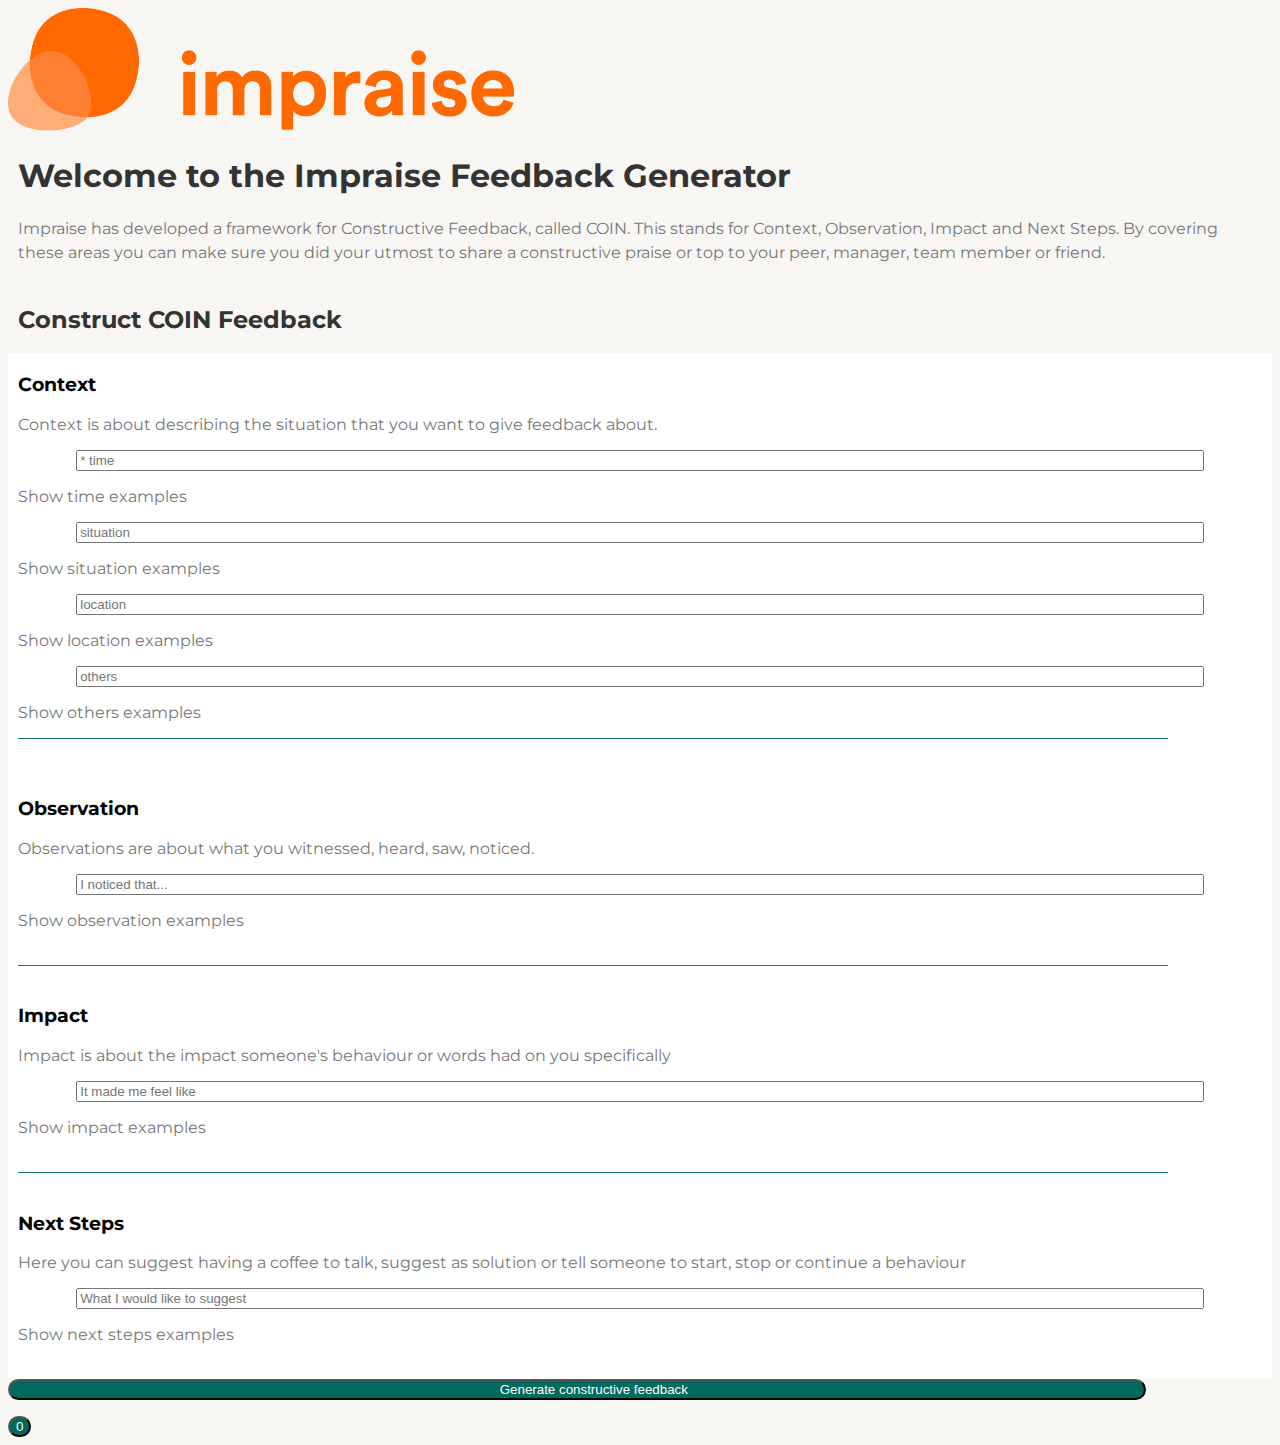
==== index.html @ e7634939 "Mobile first design 80% done" ====
<!DOCTYPE html>
<html lang="en">
<head>
    <meta charset="UTF-8">
    <meta name="viewport" content="width=device-width, initial-scale=1.0">
    <link rel="stylesheet" href="./style/style.css">
    <link href="https://fonts.googleapis.com/css2?family=Montserrat:ital,wght@0,300;0,400;0,500;0,600;0,700;0,800;1,900&display=swap" rel="stylesheet">
    <title>Document</title>
</head>
<body>
    <img src="style/Images/Impraise-logo-orange@3x.png" alt="Impraise logo" id="logo">
    <div class="paddingplus">
        <h1>Welcome to the Impraise Feedback Generator</h1>
        <p id="introduction"> Impraise has developed a framework for Constructive Feedback, called COIN.
            This stands for Context, Observation, Impact and Next Steps. By covering these areas you can make sure you
            did your utmost to share a constructive praise or top to your peer, manager, team member or friend.
        </p>
    </div>
    <h2 class="section-title paddingplus">Construct COIN Feedback</h2>
    <div class="feedback-constructor">
    <div>
        <h3 class="section-title">Context</h3>
        <p>Context is about describing the situation that you want to give feedback about.</p>
    <input class="inputfields" type="text" id='time' placeholder='* time' required>
    <p id="time-examples-btn">Show time examples</p>
<div id="time-examples-section" class="hide">
  <p>For example: Yesterday, Just now, On Monday, Last week</p>
</div>
    <input class="inputfields" type="text" id='situation' placeholder ='situation'>
    <p id="situation-examples-btn">Show situation examples</p>
 <div id="situation-examples-section" class="hide">
     <p>While we we're in the stand-up, During our team discussion, While I was presenting</p>
 </div>
    <input class="inputfields" type="text" id="location" placeholder="location">
    <p id="location-examples-btn">Show location examples</p>
 <div id="location-examples-section" class="hide">
     <p>In the kitchen area, While we we're in the meeting room, At the customer event</p>
 </div>
    <input class="inputfields" type="text" id='others' placeholder='others'>
    <p id="others-examples-btn">Show others examples</p>
<div id="others-examples-section" class="hide">
    <p>Johnny, The rest of our Team, Our manager</p>
</div>
<div class="break-line">
</div>
<br>
<h3 class="section-title">Observation</h3>
        <P>Observations are about what you witnessed, heard, saw, noticed.</P>
<input class="inputfields" type="text" id='observation' placeholder='I noticed that...'>
<p id="observation-examples-btn">Show observation examples</p>
<div id="observation-examples-section" class="hide">
<p>I heard you said... , I read your report and comments..., I saw that...</p>
</div>
<br>
<div class="break-line">
</div>
<h3 class="section-title">Impact</h3>
        <P>Impact is about the impact someone's behaviour or words had on you specifically</P>
<input class="inputfields" type="text" id='impact' placeholder='It made me feel like'>
<p id="impact-examples-btn">Show impact examples</p>
<div id="impact-examples-section" class="hide">
<p>It made me feel like you do not care..., I felt really valued..., It made me want to jump for joy...</p>
</div>
<br>
<div class="break-line">
</div>
<h3 class="section-title">Next Steps</h3>
        <P>Here you can suggest having a coffee to talk, suggest as solution or tell someone to start, stop or continue a behaviour</P>
<input class ="inputfields" type="text" id='next' placeholder='What I would like to suggest'>
<p id="next-examples-btn">Show next steps examples</p>
<div id="next-examples-section" class="hide">
<p>What I would like to suggest..., Let's go for a coffee to discuss in more detail..., Please stop doing that...</p>
</div>
</div>
<br>
    </div>
    <button id="build-button">Generate constructive feedback</button>
    <p id="final-feedback"></p>
    <div class="popup" onclick="myFunction()">
        <button id="feedback-score-button">0</button>
        <span class="popuptext" id="myPopup">Popup text...</span>
      </div>

 
   
    <!-- <input type="text" id='situation' placeholder ='situation'>
    <button id="situation-examples-btn">Show situation examples</button>
    <div id="situation-examples-section" class="hide">
     <p>While we we're in the stand-up, During our team discussion, While I was presenting</p>
</div>
     <input type="text" id="location" placeholder="location">
    <button id="location-examples-btn">Show location examples</button>
    <div id="location-examples-section" class="hide">
     <p>In the kitchen area, While we we're in the meeting room, At the customer event</p>
    </div>
        <input type="text" id='others' placeholder='others'>
        <button id="others-examples-btn">Show others examples</button>
    <div id="others-examples-section" class="hide">
        <p>Johnny, The rest of our Team, Our manager</p>
    </div>
        <button id="build-button">my button</button>
        <p id="final-feedback"></p>
        </div> -->
 
    <script src="./javascript/index.js"></script>
    <script src="./javascript/feedback.js"></script>
</body>
</html>
---- style/style.css ----
body {
    background-color: #F8F6F3;
    font-family: 'Montserrat', sans-serif;
}
#logo {
    width: 40%
}
p {
    color: #777
}
#introduction {
    line-height: 24px;
    margin-bottom: 40px;
}
.section-title {
    padding-top: 20px;
}
.paddingplus {
    padding: 0 10px;
}
.inputfields {
    width: 90%;
    margin: 0 auto;
    display: block;
}
.break-line {
    background-color: #18796e;
    height: 1px;
    width: 90%;
    padding-left: 30px;
}
h1 {
    color: #333333;
}
 h2 {
    color: #333333;
 }
.hide {
    display: none
}
button {
    background-color: #006a5f;
    color: white;
    border-radius: 15px;
}
.feedback-constructor {
    background-color: #ffffff;
    padding: 0 10px;
}
#build-button {
    width: 90%;
    padding-left: 40px;
}
.popup {
    position: relative;
    display: inline-block;
    cursor: pointer;
  }
  
  /* The actual popup (appears on top) */
  .popup .popuptext {
    visibility: hidden;
    width: 160px;
    background-color: #555;
    color: #fff;
    text-align: center;
    border-radius: 6px;
    padding: 8px 0;
    position: absolute;
    z-index: 1;
    bottom: 125%;
    left: 50%;
    margin-left: -80px;
  }
  
  /* Popup arrow */
  .popup .popuptext::after {
    content: "";
    position: absolute;
    top: 100%;
    left: 50%;
    margin-left: -5px;
    border-width: 5px;
    border-style: solid;
    border-color: #555 transparent transparent transparent;
  }
  
  /* Toggle this class when clicking on the popup container (hide and show the popup) */
  .popup .show {
    visibility: visible;
    -webkit-animation: fadeIn 1s;
    animation: fadeIn 1s
  }
  
  /* Add animation (fade in the popup) */
  @-webkit-keyframes fadeIn {
    from {opacity: 0;}
    to {opacity: 1;}
  }
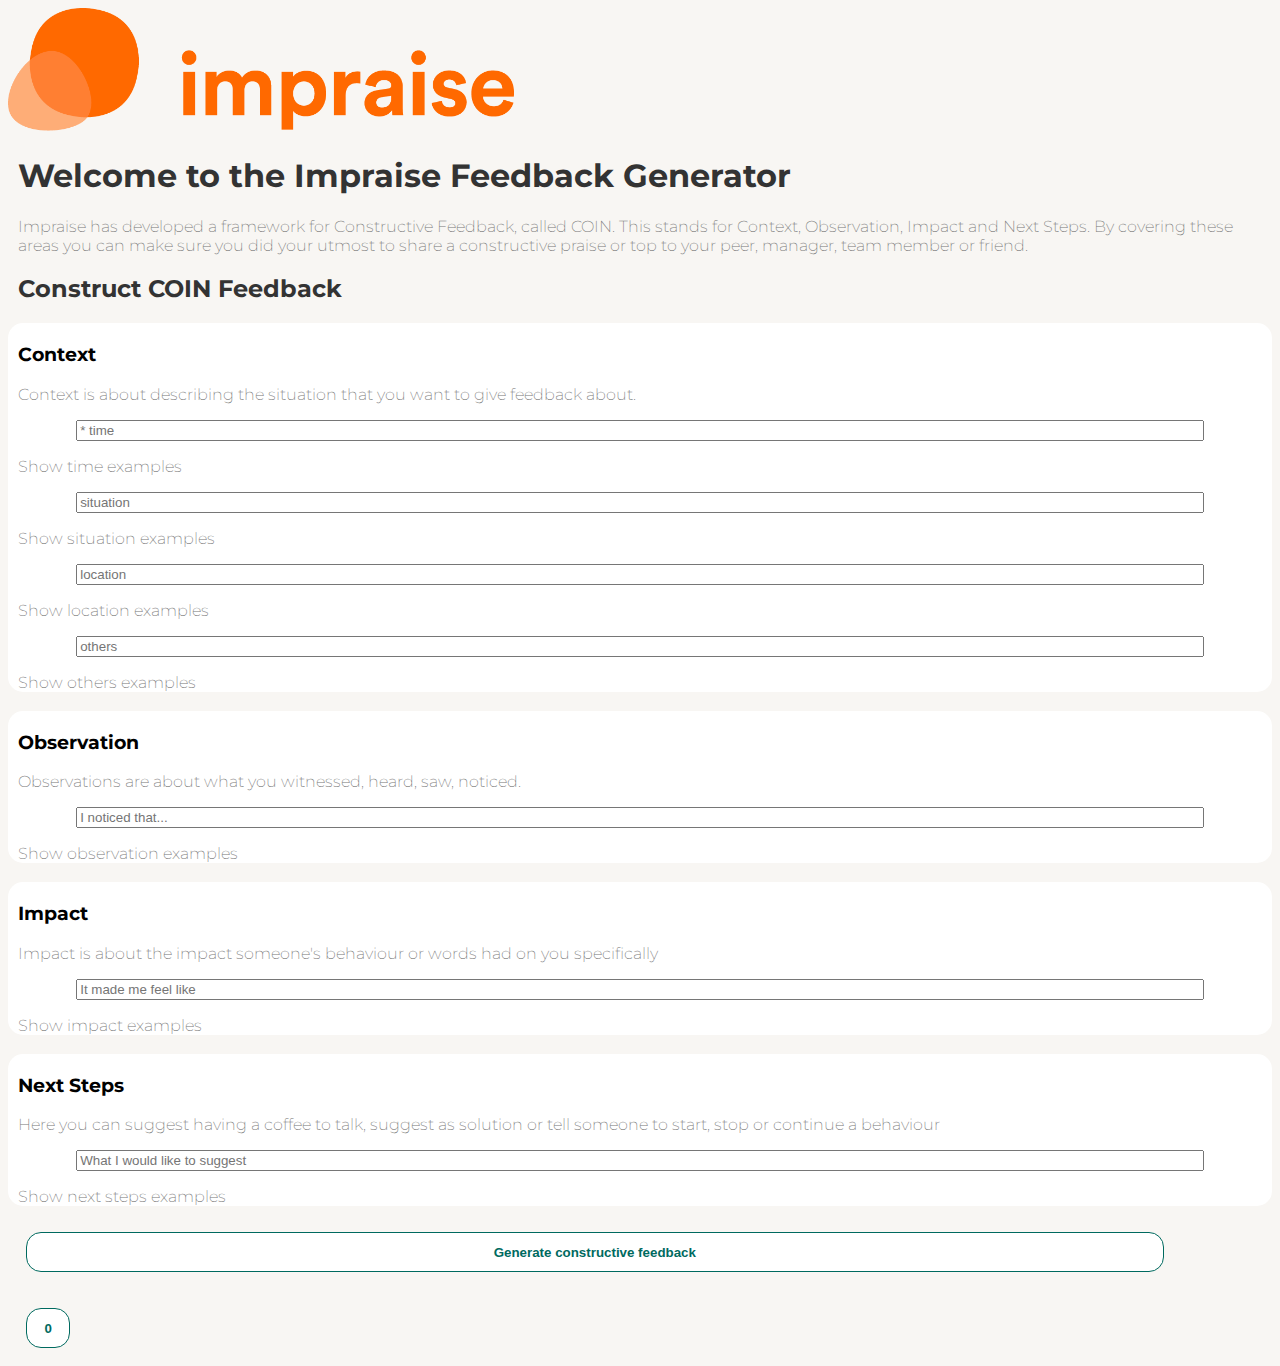
==== commit a1d11fcc: "Broke Feedback consrtuctor up in 4 sep div's and applied more styling" ====
--- a/index.html
+++ b/index.html
@@ -9,17 +9,19 @@
 </head>
 <body>
     <img src="style/Images/Impraise-logo-orange@3x.png" alt="Impraise logo" id="logo">
-    <div class="paddingplus">
-        <h1>Welcome to the Impraise Feedback Generator</h1>
-        <p id="introduction"> Impraise has developed a framework for Constructive Feedback, called COIN.
-            This stands for Context, Observation, Impact and Next Steps. By covering these areas you can make sure you
-            did your utmost to share a constructive praise or top to your peer, manager, team member or friend.
-        </p>
+    <div class="impraise-balls-background">
+        <div class="paddingplus">
+            <h1>Welcome to the Impraise Feedback Generator</h1>
+            <p id="introduction"> Impraise has developed a framework for Constructive Feedback, called COIN.
+        This stands for Context, Observation, Impact and Next Steps. By covering these areas you can make sure you
+        did your utmost to share a constructive praise or top to your peer, manager, team member or friend.
+            </p>
+        </div>
     </div>
     <h2 class="section-title paddingplus">Construct COIN Feedback</h2>
-    <div class="feedback-constructor">
-    <div>
-        <h3 class="section-title">Context</h3>
+        <div>
+            <div class="feedback-constructor">
+            <h3 class="section-title">Context</h3>
         <p>Context is about describing the situation that you want to give feedback about.</p>
     <input class="inputfields" type="text" id='time' placeholder='* time' required>
     <p id="time-examples-btn">Show time examples</p>
@@ -41,9 +43,8 @@
 <div id="others-examples-section" class="hide">
     <p>Johnny, The rest of our Team, Our manager</p>
 </div>
-<div class="break-line">
 </div>
-<br>
+<div class="feedback-constructor">
 <h3 class="section-title">Observation</h3>
         <P>Observations are about what you witnessed, heard, saw, noticed.</P>
 <input class="inputfields" type="text" id='observation' placeholder='I noticed that...'>
@@ -51,9 +52,8 @@
 <div id="observation-examples-section" class="hide">
 <p>I heard you said... , I read your report and comments..., I saw that...</p>
 </div>
-<br>
-<div class="break-line">
 </div>
+<div class="feedback-constructor">
 <h3 class="section-title">Impact</h3>
         <P>Impact is about the impact someone's behaviour or words had on you specifically</P>
 <input class="inputfields" type="text" id='impact' placeholder='It made me feel like'>
@@ -61,9 +61,8 @@
 <div id="impact-examples-section" class="hide">
 <p>It made me feel like you do not care..., I felt really valued..., It made me want to jump for joy...</p>
 </div>
-<br>
-<div class="break-line">
 </div>
+<div class="feedback-constructor">
 <h3 class="section-title">Next Steps</h3>
         <P>Here you can suggest having a coffee to talk, suggest as solution or tell someone to start, stop or continue a behaviour</P>
 <input class ="inputfields" type="text" id='next' placeholder='What I would like to suggest'>
@@ -72,7 +71,6 @@
 <p>What I would like to suggest..., Let's go for a coffee to discuss in more detail..., Please stop doing that...</p>
 </div>
 </div>
-<br>
     </div>
     <button id="build-button">Generate constructive feedback</button>
     <p id="final-feedback"></p>
--- a/style/style.css
+++ b/style/style.css
@@ -1,12 +1,19 @@
 body {
     background-color: #F8F6F3;
     font-family: 'Montserrat', sans-serif;
+    font-weight: 200;
 }
 #logo {
-    width: 40%
+    width: 40%;
 }
+    
 p {
-    color: #777
+    color: #777;
+}
+/* .impraise-balls-background h1 p{
+    background: url(Images/Wallpaper\ 8.png);
+    background-repeat: no-repeat;
+    background-size: 50% */
 }
 #introduction {
     line-height: 24px;
@@ -23,12 +30,6 @@
     margin: 0 auto;
     display: block;
 }
-.break-line {
-    background-color: #18796e;
-    height: 1px;
-    width: 90%;
-    padding-left: 30px;
-}
 h1 {
     color: #333333;
 }
@@ -39,18 +40,28 @@
     display: none
 }
 button {
-    background-color: #006a5f;
-    color: white;
+    background-color: white;
+    color: #006a5f;
     border-radius: 15px;
+    border: 1px solid #006a5f;
+    width: 90%;
+    margin: 10px 10px 10px 18px;
+    height: 40px;
+    font-weight: 600;
+    transition-duration: 0.1s;
 }
+button:hover {
+    background-color: #E8F2F1;
+    color:#006a5f;
+  }
+
 .feedback-constructor {
     background-color: #ffffff;
     padding: 0 10px;
+    border-radius: 15px;
+    box-shadow: ;
 }
-#build-button {
-    width: 90%;
-    padding-left: 40px;
-}
+
 .popup {
     position: relative;
     display: inline-block;
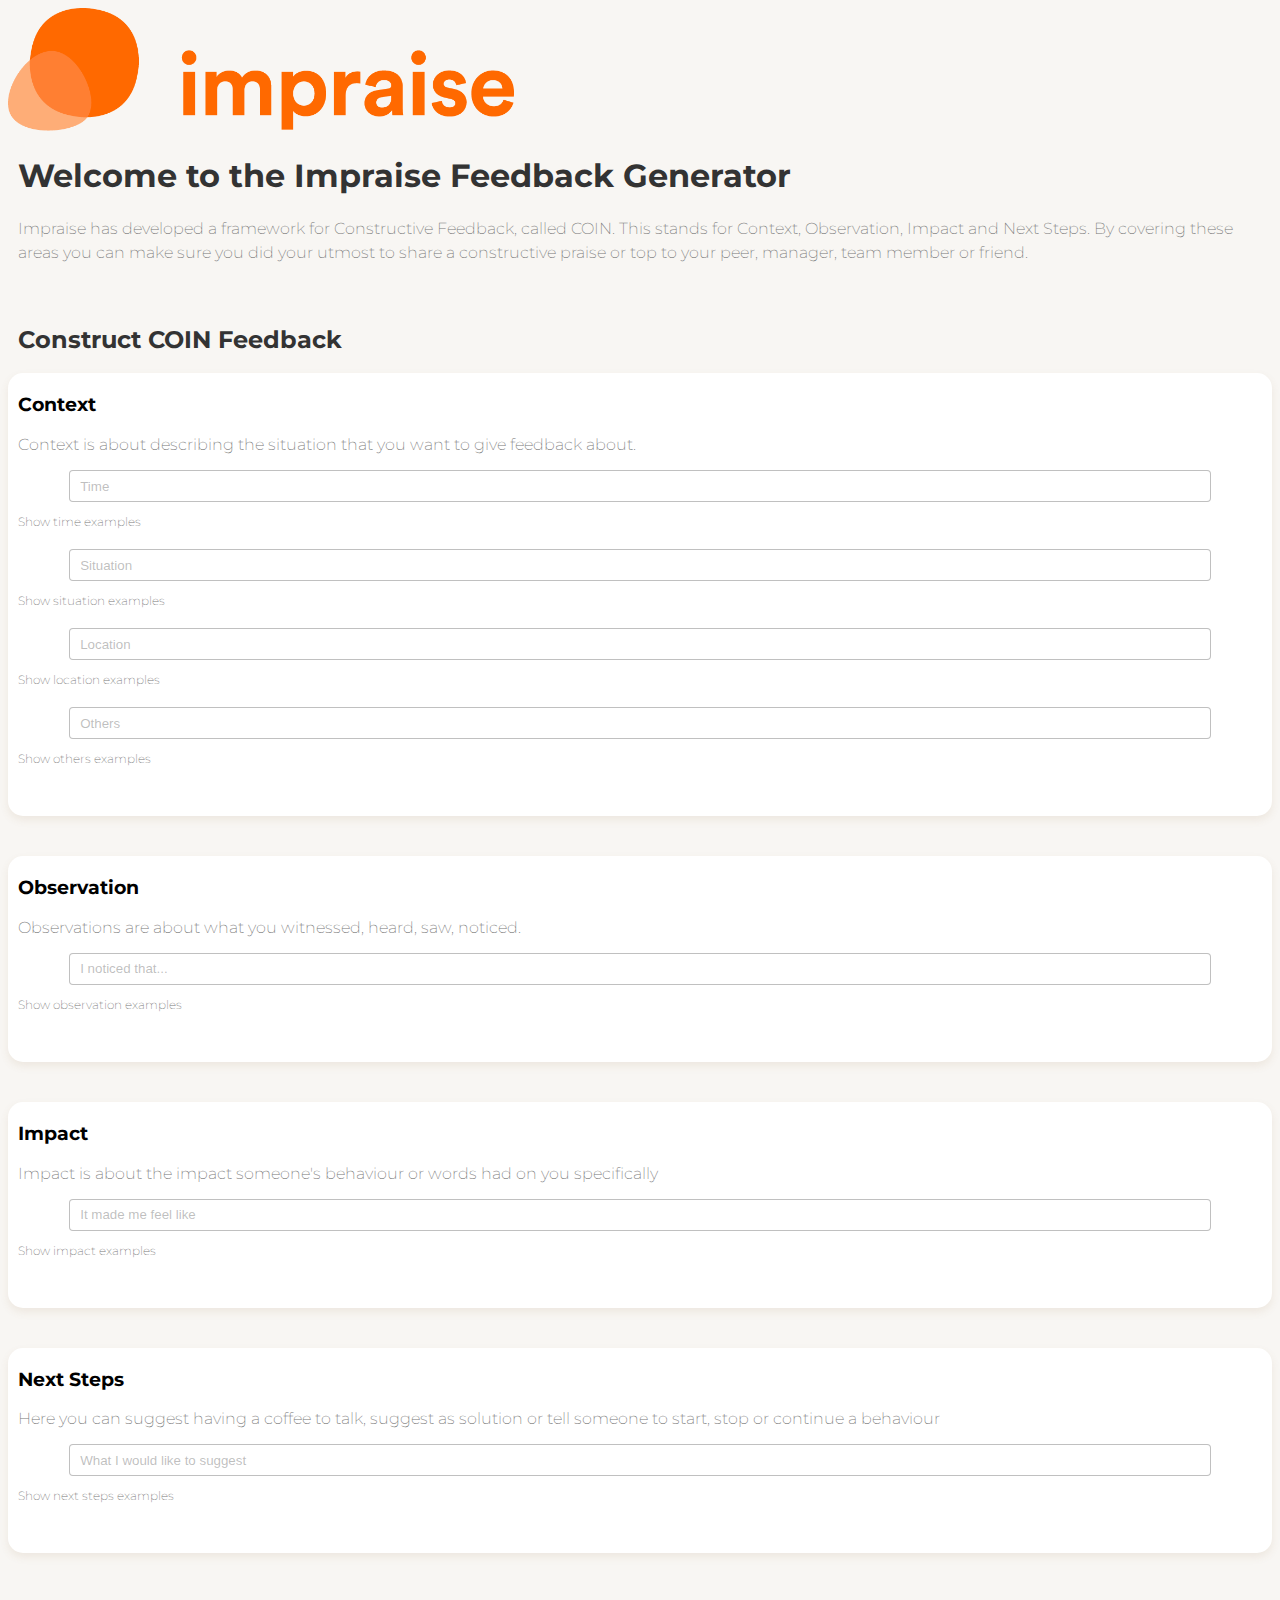
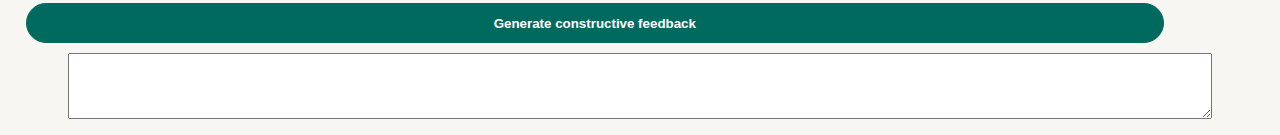
==== commit 7ad643bb: "totalScore stopped working" ====
--- a/index.html
+++ b/index.html
@@ -19,27 +19,26 @@
         </div>
     </div>
     <h2 class="section-title paddingplus">Construct COIN Feedback</h2>
-        <div>
             <div class="feedback-constructor">
             <h3 class="section-title">Context</h3>
         <p>Context is about describing the situation that you want to give feedback about.</p>
-    <input class="inputfields" type="text" id='time' placeholder='* time' required>
-    <p id="time-examples-btn">Show time examples</p>
+    <input class="inputfields" type="text" id='time' placeholder='Time'>
+    <p class="examples-btn" id="time-examples-btn">Show time examples</p>
 <div id="time-examples-section" class="hide">
   <p>For example: Yesterday, Just now, On Monday, Last week</p>
 </div>
-    <input class="inputfields" type="text" id='situation' placeholder ='situation'>
-    <p id="situation-examples-btn">Show situation examples</p>
+    <input class="inputfields" type="text" id='situation' placeholder ='Situation'>
+    <p class="examples-btn" id="situation-examples-btn">Show situation examples</p>
  <div id="situation-examples-section" class="hide">
      <p>While we we're in the stand-up, During our team discussion, While I was presenting</p>
  </div>
-    <input class="inputfields" type="text" id="location" placeholder="location">
-    <p id="location-examples-btn">Show location examples</p>
+    <input class="inputfields" type="text" id="location" placeholder="Location">
+    <p class="examples-btn" id="location-examples-btn">Show location examples</p>
  <div id="location-examples-section" class="hide">
      <p>In the kitchen area, While we we're in the meeting room, At the customer event</p>
  </div>
-    <input class="inputfields" type="text" id='others' placeholder='others'>
-    <p id="others-examples-btn">Show others examples</p>
+    <input class="inputfields" type="text" id='others' placeholder='Others'>
+    <p class="examples-btn" id="others-examples-btn">Show others examples</p>
 <div id="others-examples-section" class="hide">
     <p>Johnny, The rest of our Team, Our manager</p>
 </div>
@@ -48,7 +47,7 @@
 <h3 class="section-title">Observation</h3>
         <P>Observations are about what you witnessed, heard, saw, noticed.</P>
 <input class="inputfields" type="text" id='observation' placeholder='I noticed that...'>
-<p id="observation-examples-btn">Show observation examples</p>
+<p class="examples-btn" id="observation-examples-btn">Show observation examples</p>
 <div id="observation-examples-section" class="hide">
 <p>I heard you said... , I read your report and comments..., I saw that...</p>
 </div>
@@ -57,7 +56,7 @@
 <h3 class="section-title">Impact</h3>
         <P>Impact is about the impact someone's behaviour or words had on you specifically</P>
 <input class="inputfields" type="text" id='impact' placeholder='It made me feel like'>
-<p id="impact-examples-btn">Show impact examples</p>
+<p class="examples-btn" id="impact-examples-btn">Show impact examples</p>
 <div id="impact-examples-section" class="hide">
 <p>It made me feel like you do not care..., I felt really valued..., It made me want to jump for joy...</p>
 </div>
@@ -66,41 +65,25 @@
 <h3 class="section-title">Next Steps</h3>
         <P>Here you can suggest having a coffee to talk, suggest as solution or tell someone to start, stop or continue a behaviour</P>
 <input class ="inputfields" type="text" id='next' placeholder='What I would like to suggest'>
-<p id="next-examples-btn">Show next steps examples</p>
+<p class="examples-btn" id="next-examples-btn">Show next steps examples</p>
 <div id="next-examples-section" class="hide">
 <p>What I would like to suggest..., Let's go for a coffee to discuss in more detail..., Please stop doing that...</p>
 </div>
-</div>
     </div>
     <button id="build-button">Generate constructive feedback</button>
-    <p id="final-feedback"></p>
-    <div class="popup" onclick="myFunction()">
+    <textarea id="updated-text-area" name="updateTextArea" rows="4" cols="50">
+        </textarea>
+    <p id="final-score"></p>
+    <p id="counting-good-words"></p>
+    <p id="counting-bad-words"></p>
+
+
+    <!-- <div class="popup" onclick="myFunction()">
         <button id="feedback-score-button">0</button>
         <span class="popuptext" id="myPopup">Popup text...</span>
-      </div>
-
+      </div> -->
  
-   
-    <!-- <input type="text" id='situation' placeholder ='situation'>
-    <button id="situation-examples-btn">Show situation examples</button>
-    <div id="situation-examples-section" class="hide">
-     <p>While we we're in the stand-up, During our team discussion, While I was presenting</p>
-</div>
-     <input type="text" id="location" placeholder="location">
-    <button id="location-examples-btn">Show location examples</button>
-    <div id="location-examples-section" class="hide">
-     <p>In the kitchen area, While we we're in the meeting room, At the customer event</p>
-    </div>
-        <input type="text" id='others' placeholder='others'>
-        <button id="others-examples-btn">Show others examples</button>
-    <div id="others-examples-section" class="hide">
-        <p>Johnny, The rest of our Team, Our manager</p>
-    </div>
-        <button id="build-button">my button</button>
-        <p id="final-feedback"></p>
-        </div> -->
- 
+    <script src="./javascript/feedback.js"></script>
     <script src="./javascript/index.js"></script>
-    <script src="./javascript/feedback.js"></script>
 </body>
 </html>--- a/style/style.css
+++ b/style/style.css
@@ -14,10 +14,9 @@
     background: url(Images/Wallpaper\ 8.png);
     background-repeat: no-repeat;
     background-size: 50% */
-}
 #introduction {
     line-height: 24px;
-    margin-bottom: 40px;
+    margin-bottom: 60px;
 }
 .section-title {
     padding-top: 20px;
@@ -29,7 +28,14 @@
     width: 90%;
     margin: 0 auto;
     display: block;
+    height: 30px;
+    border-radius: 4px;
+    border: 1px solid #7777;
+    padding: 0 10px;
 }
+.inputfields::placeholder {
+    color: #7777;
+  }
 h1 {
     color: #333333;
 }
@@ -39,10 +45,15 @@
 .hide {
     display: none
 }
+.examples-btn {
+    font-size: 12px;
+    margin-bottom: 20px;
+
+}
 button {
-    background-color: white;
-    color: #006a5f;
-    border-radius: 15px;
+    background-color:#006a5f;
+    color: #fff;
+    border-radius: 20px;
     border: 1px solid #006a5f;
     width: 90%;
     margin: 10px 10px 10px 18px;
@@ -51,15 +62,22 @@
     transition-duration: 0.1s;
 }
 button:hover {
-    background-color: #E8F2F1;
+    background-color: #fff;
     color:#006a5f;
   }
 
 .feedback-constructor {
     background-color: #ffffff;
-    padding: 0 10px;
+    padding: 0 10px 30px 10px;
+    margin-bottom: 40px;
     border-radius: 15px;
-    box-shadow: ;
+    box-shadow: rgba(143, 111, 63, 0.1) 0px 4px 8px
+}
+#updated-text-area {
+    display: block;
+    margin: 0 auto;
+    width: 90%;
+
 }
 
 .popup {
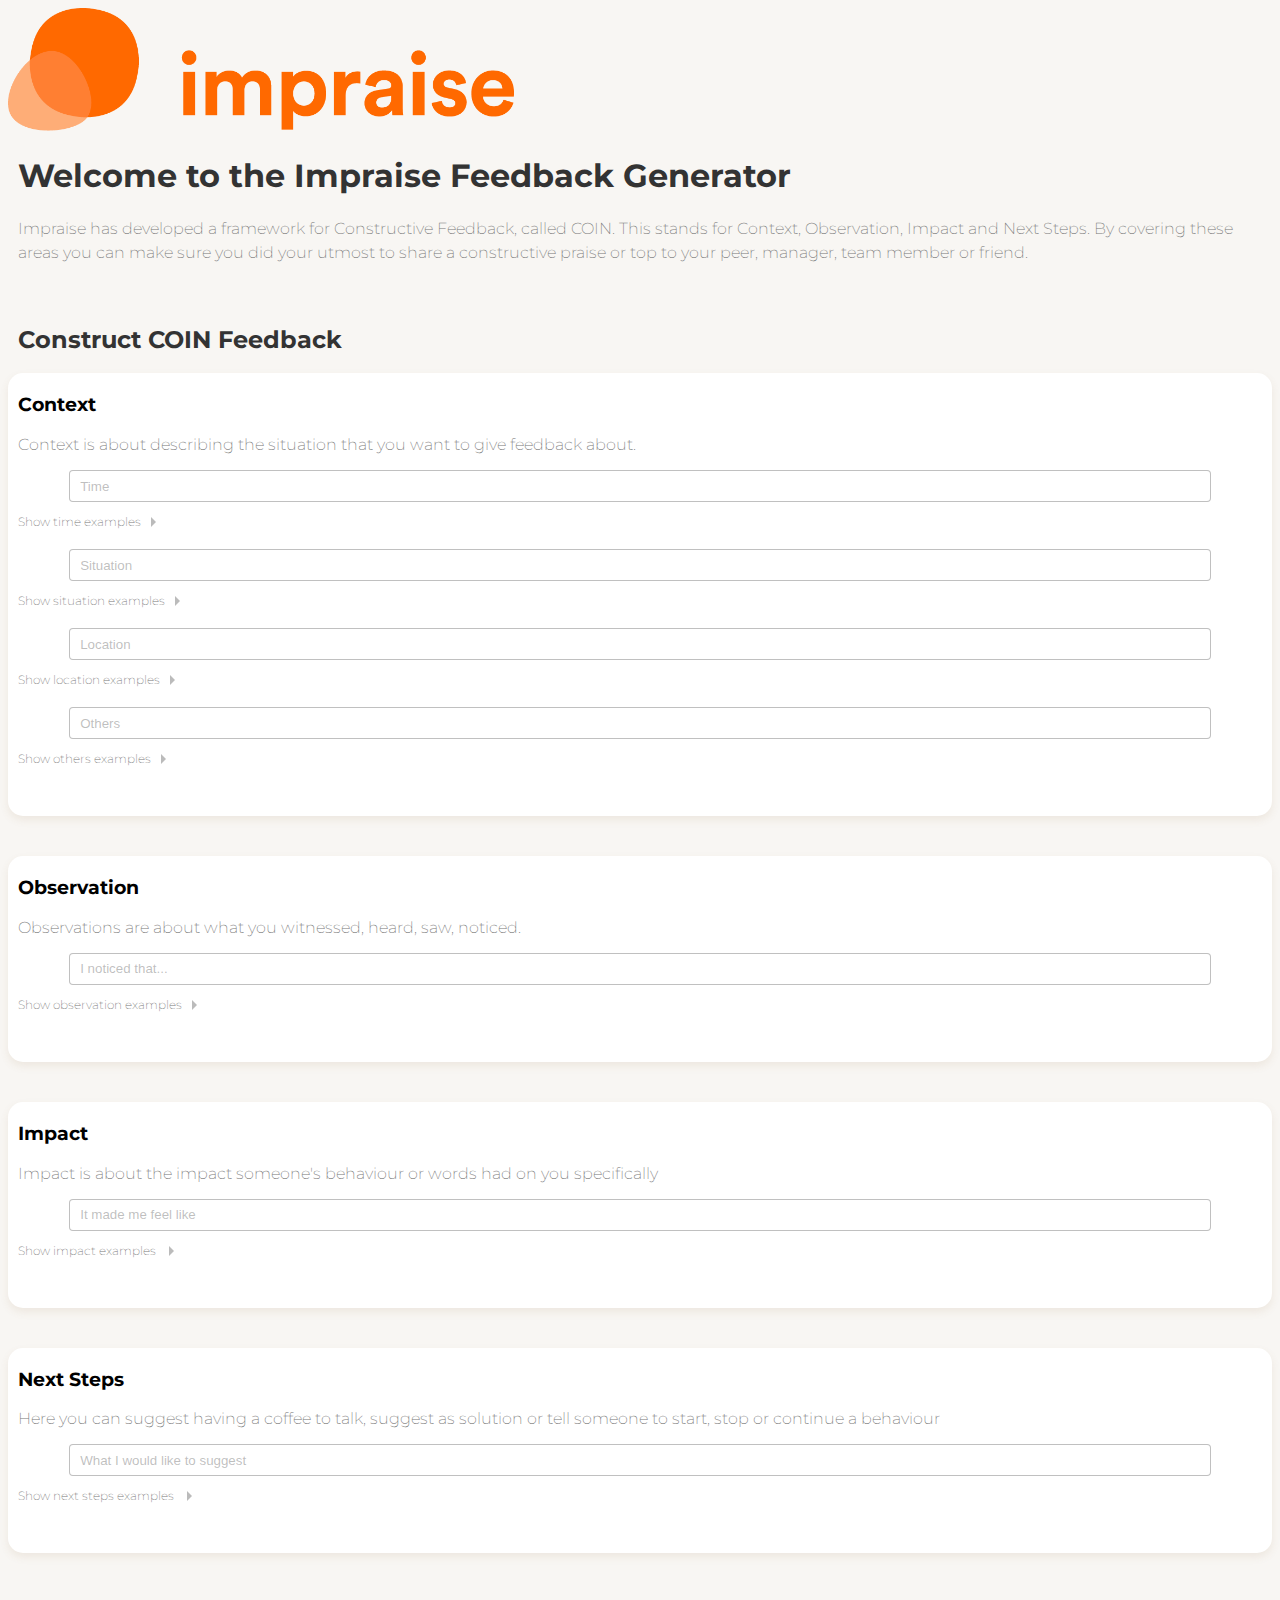
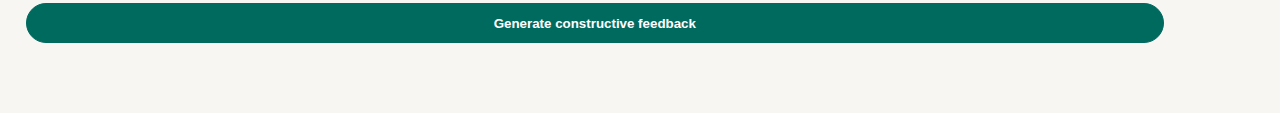
==== commit 06bc0e13: "Mobile first design complete" ====
--- a/index.html
+++ b/index.html
@@ -23,22 +23,22 @@
             <h3 class="section-title">Context</h3>
         <p>Context is about describing the situation that you want to give feedback about.</p>
     <input class="inputfields" type="text" id='time' placeholder='Time'>
-    <p class="examples-btn" id="time-examples-btn">Show time examples</p>
+    <p class="examples-btn" id="time-examples-btn">Show time examples<span class="caret right"></span></p>
 <div id="time-examples-section" class="hide">
   <p>For example: Yesterday, Just now, On Monday, Last week</p>
 </div>
     <input class="inputfields" type="text" id='situation' placeholder ='Situation'>
-    <p class="examples-btn" id="situation-examples-btn">Show situation examples</p>
+    <p class="examples-btn" id="situation-examples-btn">Show situation examples<span class="caret right"></span></p>
  <div id="situation-examples-section" class="hide">
      <p>While we we're in the stand-up, During our team discussion, While I was presenting</p>
  </div>
     <input class="inputfields" type="text" id="location" placeholder="Location">
-    <p class="examples-btn" id="location-examples-btn">Show location examples</p>
+    <p class="examples-btn" id="location-examples-btn">Show location examples<span class="caret right"></span></p>
  <div id="location-examples-section" class="hide">
      <p>In the kitchen area, While we we're in the meeting room, At the customer event</p>
  </div>
     <input class="inputfields" type="text" id='others' placeholder='Others'>
-    <p class="examples-btn" id="others-examples-btn">Show others examples</p>
+    <p class="examples-btn" id="others-examples-btn">Show others examples<span class="caret right"></span></p>
 <div id="others-examples-section" class="hide">
     <p>Johnny, The rest of our Team, Our manager</p>
 </div>
@@ -47,7 +47,7 @@
 <h3 class="section-title">Observation</h3>
         <P>Observations are about what you witnessed, heard, saw, noticed.</P>
 <input class="inputfields" type="text" id='observation' placeholder='I noticed that...'>
-<p class="examples-btn" id="observation-examples-btn">Show observation examples</p>
+<p class="examples-btn" id="observation-examples-btn">Show observation examples<span class="caret right"></span></p>
 <div id="observation-examples-section" class="hide">
 <p>I heard you said... , I read your report and comments..., I saw that...</p>
 </div>
@@ -56,7 +56,7 @@
 <h3 class="section-title">Impact</h3>
         <P>Impact is about the impact someone's behaviour or words had on you specifically</P>
 <input class="inputfields" type="text" id='impact' placeholder='It made me feel like'>
-<p class="examples-btn" id="impact-examples-btn">Show impact examples</p>
+<p class="examples-btn" id="impact-examples-btn">Show impact examples <span class="caret right"></span></p>
 <div id="impact-examples-section" class="hide">
 <p>It made me feel like you do not care..., I felt really valued..., It made me want to jump for joy...</p>
 </div>
@@ -64,8 +64,8 @@
 <div class="feedback-constructor">
 <h3 class="section-title">Next Steps</h3>
         <P>Here you can suggest having a coffee to talk, suggest as solution or tell someone to start, stop or continue a behaviour</P>
-<input class ="inputfields" type="text" id='next' placeholder='What I would like to suggest'>
-<p class="examples-btn" id="next-examples-btn">Show next steps examples</p>
+    <input class ="inputfields" type="text" id='next' placeholder='What I would like to suggest'>
+<p class="examples-btn" id="next-examples-btn">Show next steps examples <span class="caret right"></span></p>
 <div id="next-examples-section" class="hide">
 <p>What I would like to suggest..., Let's go for a coffee to discuss in more detail..., Please stop doing that...</p>
 </div>
@@ -73,9 +73,11 @@
     <button id="build-button">Generate constructive feedback</button>
     <textarea id="updated-text-area" name="updateTextArea" rows="4" cols="50">
         </textarea>
+    <div class="keeping-scores">
     <p id="final-score"></p>
     <p id="counting-good-words"></p>
     <p id="counting-bad-words"></p>
+</div>
 
 
     <!-- <div class="popup" onclick="myFunction()">
@@ -83,7 +85,8 @@
         <span class="popuptext" id="myPopup">Popup text...</span>
       </div> -->
  
+    
+    <script src="./javascript/index.js"></script>
     <script src="./javascript/feedback.js"></script>
-    <script src="./javascript/index.js"></script>
 </body>
 </html>--- a/style/style.css
+++ b/style/style.css
@@ -48,7 +48,30 @@
 .examples-btn {
     font-size: 12px;
     margin-bottom: 20px;
-
+    cursor: pointer;
+}
+.caret {
+    border: 5px solid transparent;
+    display: inline-block;
+    width: 0;
+    height: 0;
+    opacity: 0.5;
+    vertical-align: top;
+}
+.caret.up {
+    border-bottom: 5px solid;
+}
+.caret.right {
+    border-left: 5px solid;
+    position: relative;
+    left: 10px;
+    top: 3px;
+}
+.caret.down {
+    border-top: 5px solid;
+}
+.caret.left {
+    border-right: 5px solid;
 }
 button {
     background-color:#006a5f;
@@ -74,10 +97,12 @@
     box-shadow: rgba(143, 111, 63, 0.1) 0px 4px 8px
 }
 #updated-text-area {
-    display: block;
-    margin: 0 auto;
+    display: none;
+    margin: 20px auto 0 auto;
     width: 90%;
-
+}
+.keeping-scores {
+    margin-bottom: 60px;
 }
 
 .popup {
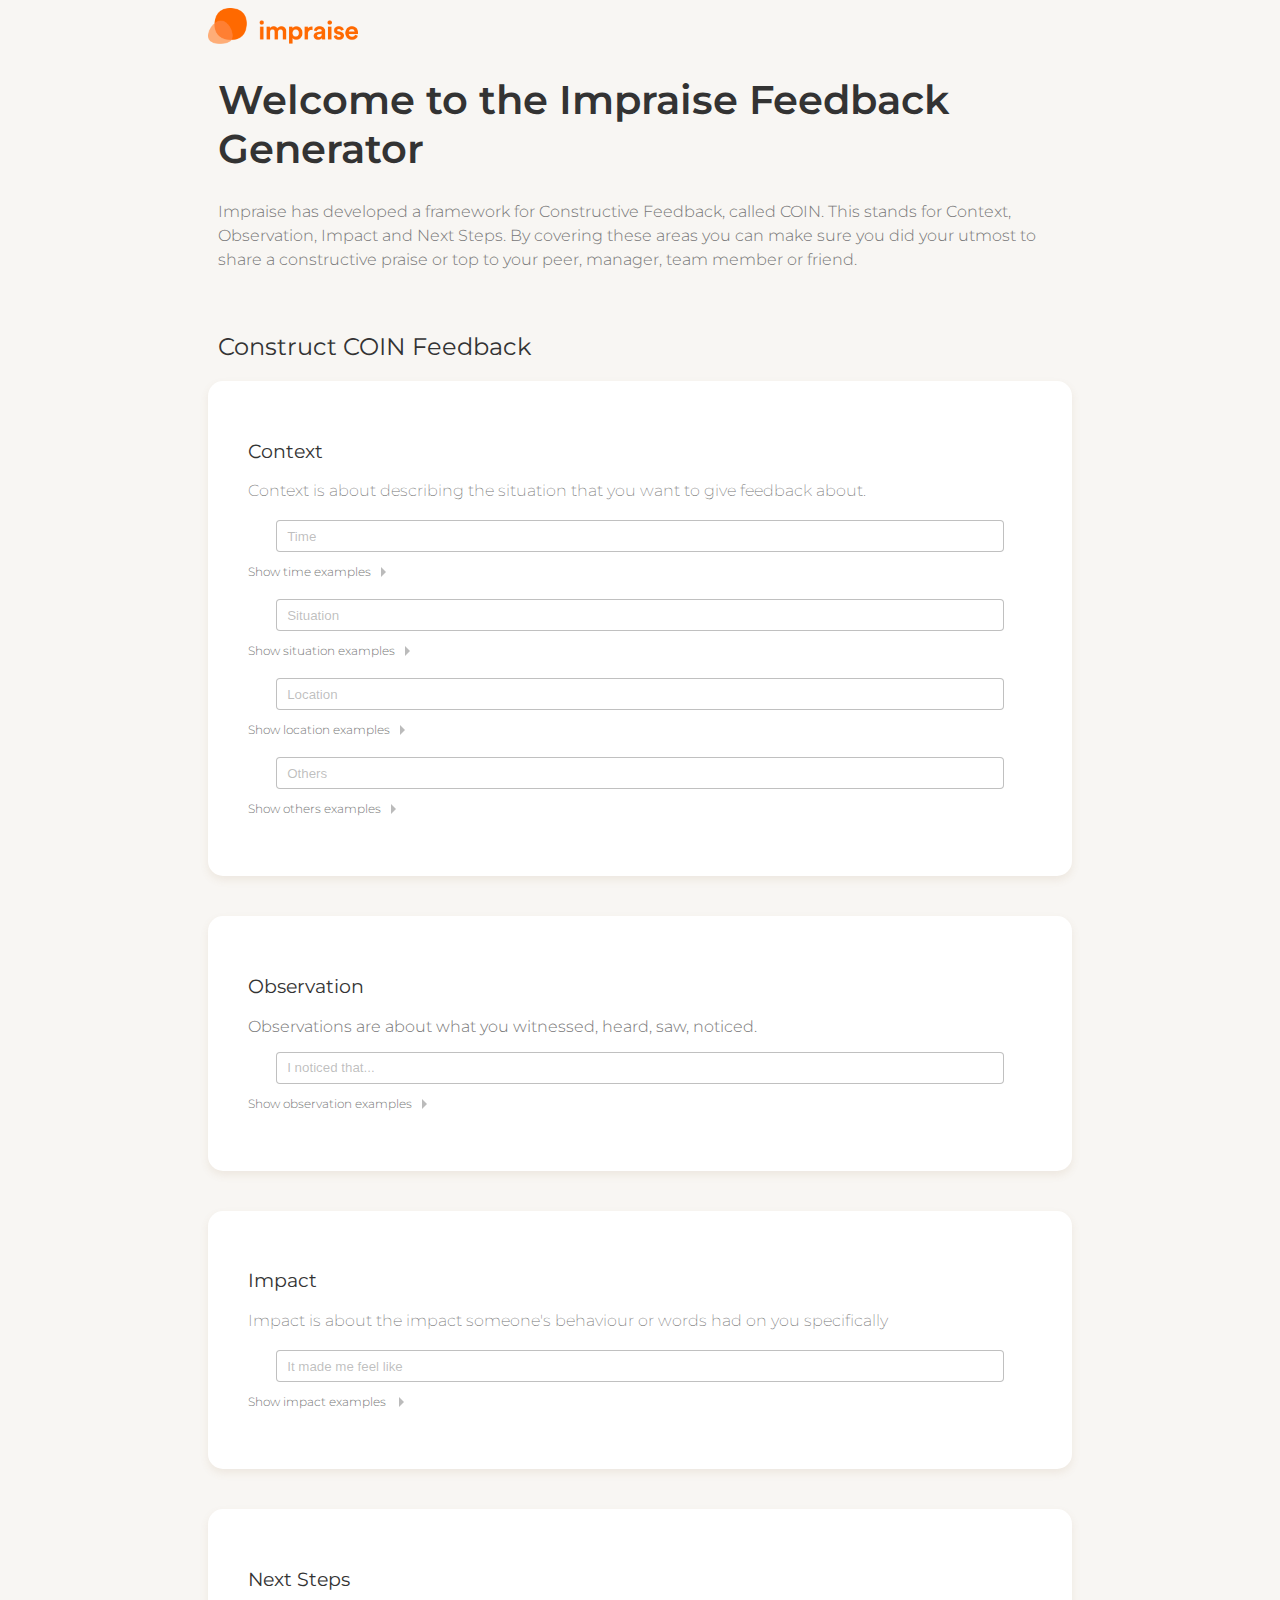
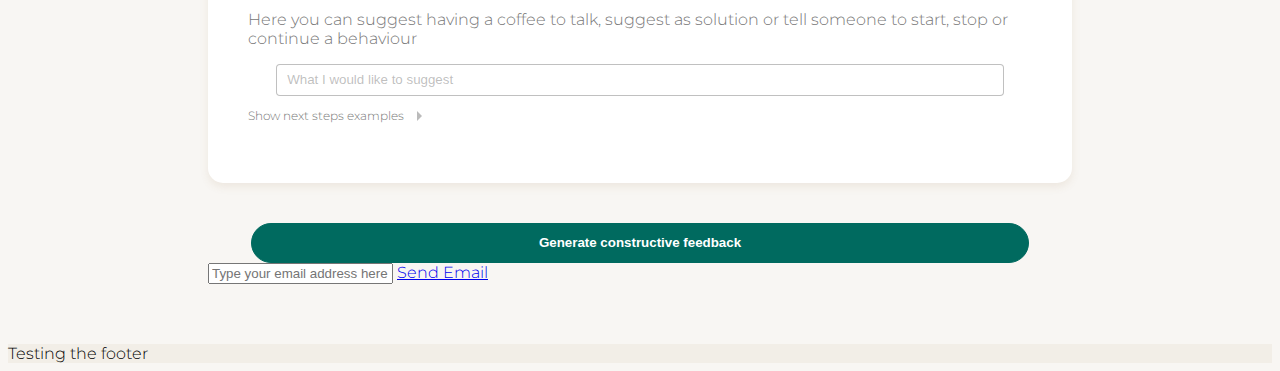
==== commit 4dc41d01: "email link added to send feedback" ====
--- a/index.html
+++ b/index.html
@@ -8,7 +8,8 @@
     <title>Document</title>
 </head>
 <body>
-    <img src="style/Images/Impraise-logo-orange@3x.png" alt="Impraise logo" id="logo">
+    <section class="desktop-wrapper">
+        <img src="style/Images/Impraise-logo-orange@3x.png" alt="Impraise logo" id="logo">
     <div class="impraise-balls-background">
         <div class="paddingplus">
             <h1>Welcome to the Impraise Feedback Generator</h1>
@@ -21,26 +22,26 @@
     <h2 class="section-title paddingplus">Construct COIN Feedback</h2>
             <div class="feedback-constructor">
             <h3 class="section-title">Context</h3>
-        <p>Context is about describing the situation that you want to give feedback about.</p>
+        <p class="short-description">Context is about describing the situation that you want to give feedback about.</p>
     <input class="inputfields" type="text" id='time' placeholder='Time'>
     <p class="examples-btn" id="time-examples-btn">Show time examples<span class="caret right"></span></p>
 <div id="time-examples-section" class="hide">
-  <p>For example: Yesterday, Just now, On Monday, Last week</p>
+  <p class="short-description">Yesterday, Just now, On Monday, Last week</p>
 </div>
     <input class="inputfields" type="text" id='situation' placeholder ='Situation'>
     <p class="examples-btn" id="situation-examples-btn">Show situation examples<span class="caret right"></span></p>
  <div id="situation-examples-section" class="hide">
-     <p>While we we're in the stand-up, During our team discussion, While I was presenting</p>
+     <p class="short-description">While we we're in the stand-up, During our team discussion, While I was presenting</p>
  </div>
     <input class="inputfields" type="text" id="location" placeholder="Location">
     <p class="examples-btn" id="location-examples-btn">Show location examples<span class="caret right"></span></p>
  <div id="location-examples-section" class="hide">
-     <p>In the kitchen area, While we we're in the meeting room, At the customer event</p>
+     <p class="short-description">In the kitchen area, While we we're in the meeting room, At the customer event</p>
  </div>
     <input class="inputfields" type="text" id='others' placeholder='Others'>
     <p class="examples-btn" id="others-examples-btn">Show others examples<span class="caret right"></span></p>
 <div id="others-examples-section" class="hide">
-    <p>Johnny, The rest of our Team, Our manager</p>
+    <p class="short-description">Johnny, The rest of our Team, Our manager</p>
 </div>
 </div>
 <div class="feedback-constructor">
@@ -49,16 +50,16 @@
 <input class="inputfields" type="text" id='observation' placeholder='I noticed that...'>
 <p class="examples-btn" id="observation-examples-btn">Show observation examples<span class="caret right"></span></p>
 <div id="observation-examples-section" class="hide">
-<p>I heard you said... , I read your report and comments..., I saw that...</p>
+<p class="short-description">I heard you said... , I read your report and comments..., I saw that...</p>
 </div>
 </div>
 <div class="feedback-constructor">
 <h3 class="section-title">Impact</h3>
-        <P>Impact is about the impact someone's behaviour or words had on you specifically</P>
+        <p class="short-description">Impact is about the impact someone's behaviour or words had on you specifically</p>
 <input class="inputfields" type="text" id='impact' placeholder='It made me feel like'>
 <p class="examples-btn" id="impact-examples-btn">Show impact examples <span class="caret right"></span></p>
 <div id="impact-examples-section" class="hide">
-<p>It made me feel like you do not care..., I felt really valued..., It made me want to jump for joy...</p>
+<p class="short-description">It made me feel like you do not care..., I felt really valued..., It made me want to jump for joy...</p>
 </div>
 </div>
 <div class="feedback-constructor">
@@ -73,19 +74,17 @@
     <button id="build-button">Generate constructive feedback</button>
     <textarea id="updated-text-area" name="updateTextArea" rows="4" cols="50">
         </textarea>
+        <input type="text" id="email-input" placeholder="Type your email address here"> </input>
+        <a href = "mailto: abc@example.com" id="email-address">Send Email</a>
     <div class="keeping-scores">
     <p id="final-score"></p>
     <p id="counting-good-words"></p>
     <p id="counting-bad-words"></p>
 </div>
-
-
-    <!-- <div class="popup" onclick="myFunction()">
-        <button id="feedback-score-button">0</button>
-        <span class="popuptext" id="myPopup">Popup text...</span>
-      </div> -->
- 
-    
+</section>
+<footer>
+    Testing the footer
+</footer>    
     <script src="./javascript/index.js"></script>
     <script src="./javascript/feedback.js"></script>
 </body>
--- a/style/style.css
+++ b/style/style.css
@@ -1,7 +1,7 @@
 body {
     background-color: #F8F6F3;
     font-family: 'Montserrat', sans-serif;
-    font-weight: 200;
+    font-weight: 300;
 }
 #logo {
     width: 40%;
@@ -20,6 +20,11 @@
 }
 .section-title {
     padding-top: 20px;
+    color: #333333;
+}
+.short-description {
+    font-weight: 200;
+    margin-bottom: 20px;
 }
 .paddingplus {
     padding: 0 10px;
@@ -38,9 +43,16 @@
   }
 h1 {
     color: #333333;
+    font-size: 40px;
+    font-weight: 600;
 }
  h2 {
     color: #333333;
+    font-weight: 400;
+ }
+ h3 {
+     color: #333333;
+     font-weight: 400;
  }
 .hide {
     display: none
@@ -105,49 +117,21 @@
     margin-bottom: 60px;
 }
 
-.popup {
-    position: relative;
-    display: inline-block;
-    cursor: pointer;
-  }
-  
-  /* The actual popup (appears on top) */
-  .popup .popuptext {
-    visibility: hidden;
-    width: 160px;
-    background-color: #555;
-    color: #fff;
-    text-align: center;
-    border-radius: 6px;
-    padding: 8px 0;
-    position: absolute;
-    z-index: 1;
-    bottom: 125%;
-    left: 50%;
-    margin-left: -80px;
-  }
-  
-  /* Popup arrow */
-  .popup .popuptext::after {
-    content: "";
-    position: absolute;
-    top: 100%;
-    left: 50%;
-    margin-left: -5px;
-    border-width: 5px;
-    border-style: solid;
-    border-color: #555 transparent transparent transparent;
-  }
-  
-  /* Toggle this class when clicking on the popup container (hide and show the popup) */
-  .popup .show {
-    visibility: visible;
-    -webkit-animation: fadeIn 1s;
-    animation: fadeIn 1s
-  }
-  
-  /* Add animation (fade in the popup) */
-  @-webkit-keyframes fadeIn {
-    from {opacity: 0;}
-    to {opacity: 1;}
-  }+footer {
+    background-color: #f2eee7;
+}
+@media (min-width: 768px) {
+    .desktop-wrapper {
+        margin: 0 200px 40px 200px;
+    }
+    #logo {
+        width: 150px;
+    }
+    .feedback-constructor {
+        padding: 20px 40px 40px 40px;
+    }
+    button {
+        margin: 0 auto;
+        display: block;
+    }
+    }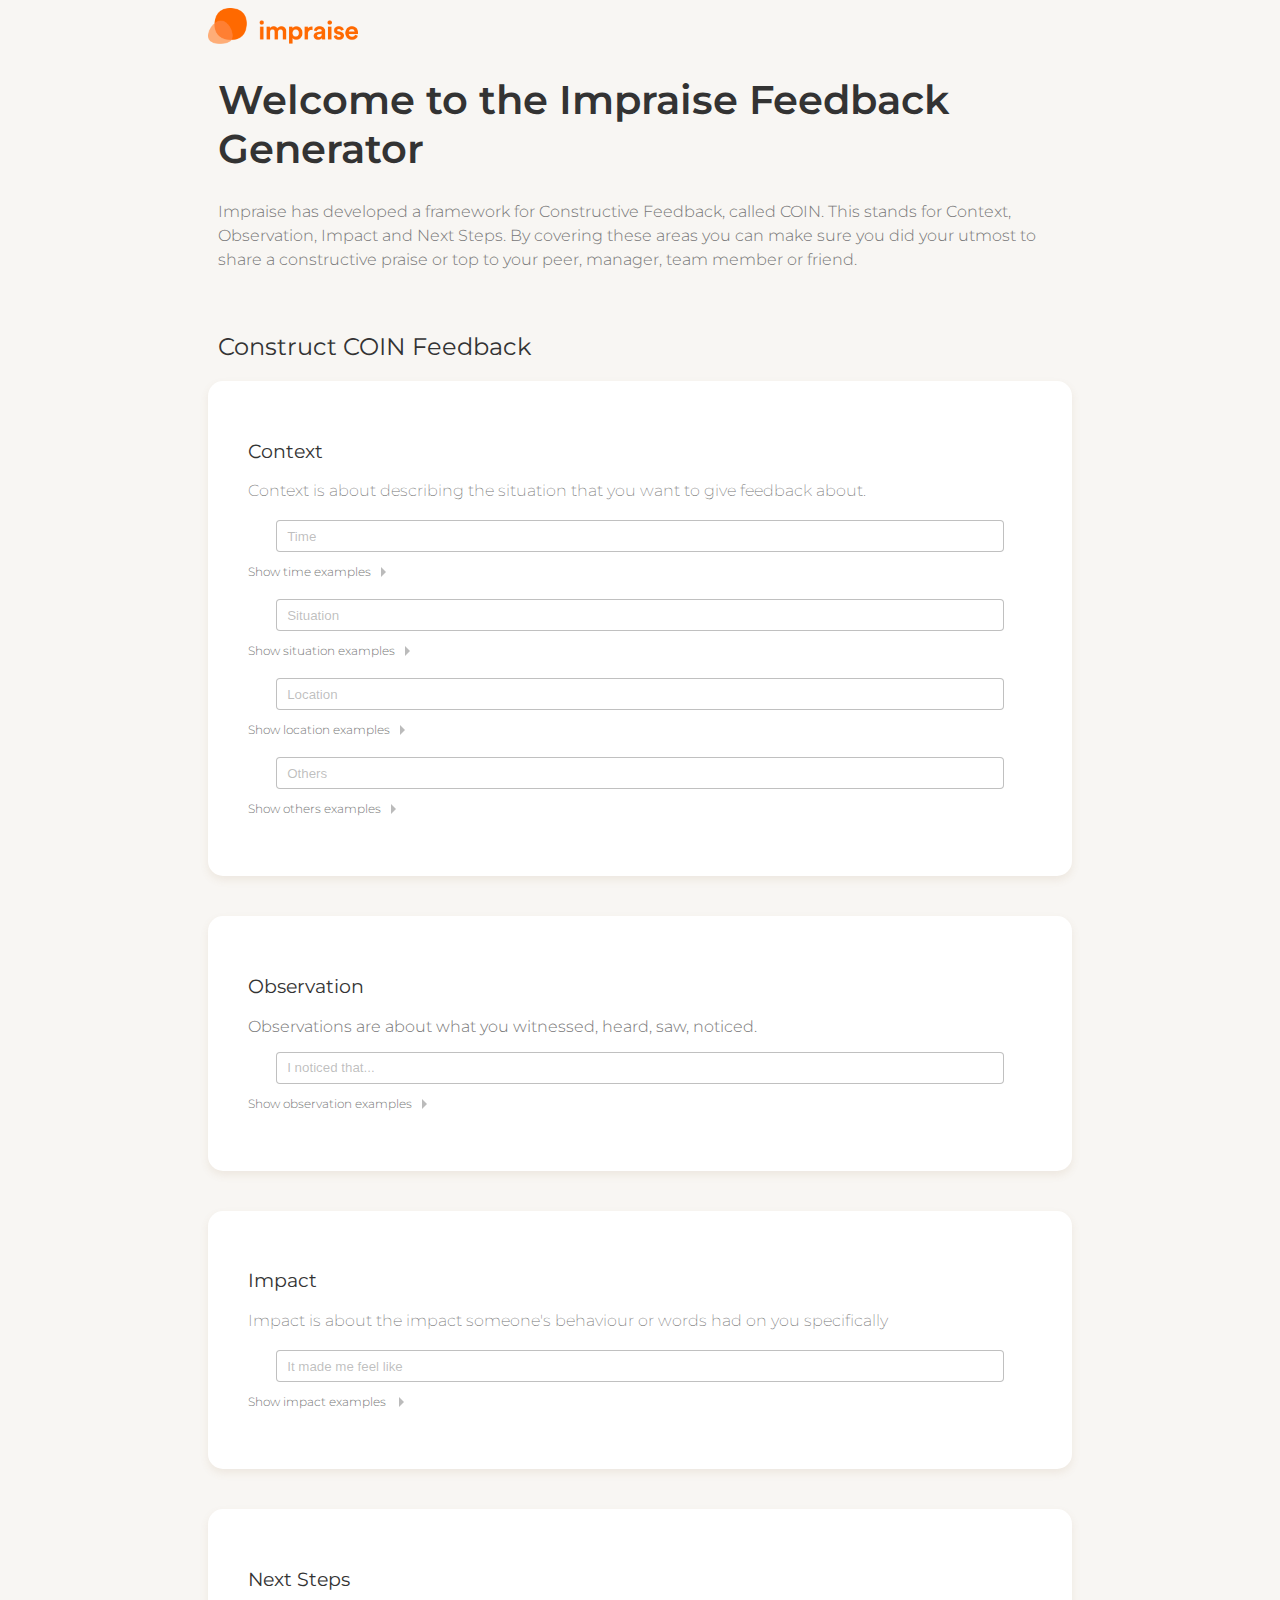
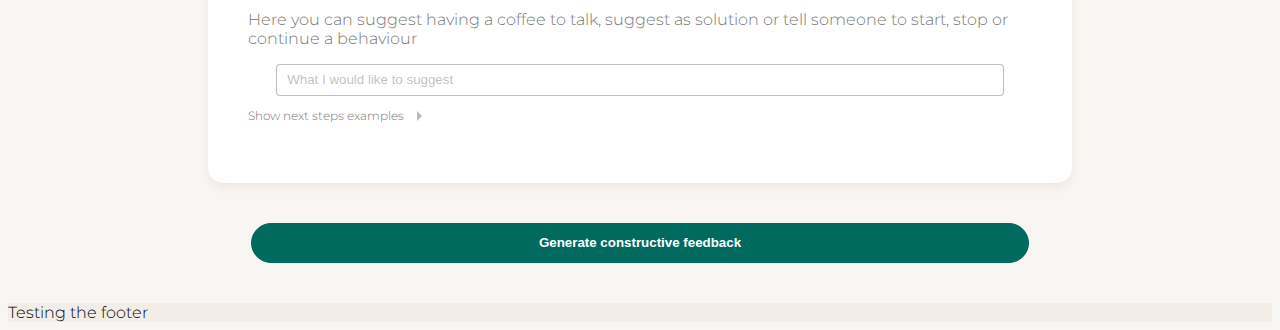
==== commit c349d8a3: "Updated generate Feedback section to be hidden until clicked" ====
--- a/index.html
+++ b/index.html
@@ -72,14 +72,19 @@
 </div>
     </div>
     <button id="build-button">Generate constructive feedback</button>
+    <div class="your-constructive-feedback hide" id="your-final-feedback">
+        <h3>Your constructive feedback:</h3>
     <textarea id="updated-text-area" name="updateTextArea" rows="4" cols="50">
-        </textarea>
-        <input type="text" id="email-input" placeholder="Type your email address here"> </input>
-        <a href = "mailto: abc@example.com" id="email-address">Send Email</a>
+        </textarea>     
     <div class="keeping-scores">
     <p id="final-score"></p>
     <p id="counting-good-words"></p>
     <p id="counting-bad-words"></p>
+</div>
+<input class="email-input" type="text" id="email-input" placeholder="Your email address"> </input> 
+<button class="button-reverse"> 
+<a href = "mailto: abc@example.com" id="email-address">Email your feedback</a>
+</button>  
 </div>
 </section>
 <footer>
--- a/style/style.css
+++ b/style/style.css
@@ -100,7 +100,21 @@
     background-color: #fff;
     color:#006a5f;
   }
-
+.button-reverse {
+    background-color: #fff;
+    color: #006a5f;
+    border-radius: 20px;
+    border: 1px solid #006a5f;
+    width: 90%;
+    margin: 10px 10px 10px 18px;
+    height: 40px;
+    font-weight: 600;
+    transition-duration: 0.1s;
+}
+.button-reverse:hover{
+    background-color: #E8F2F1;
+    color:#006a5f;
+}
 .feedback-constructor {
     background-color: #ffffff;
     padding: 0 10px 30px 10px;
@@ -112,11 +126,42 @@
     display: none;
     margin: 20px auto 0 auto;
     width: 90%;
+    border-radius: 15 px;
 }
 .keeping-scores {
     margin-bottom: 60px;
 }
-
+.your-constructive-feedback{
+    background-color: #ffffff;
+    padding: 0 10px 30px 10px;
+    margin: 40px 0 40px 0;
+    border-radius: 15px;
+    box-shadow: rgba(143, 111, 63, 0.1) 0px 4px 8px
+}
+.email-input {
+    text-align: center;
+    display: block;
+    margin: 0 auto;
+    background-color: transparent;
+    border-bottom: 1px solid #777;
+    font-size: 1rem;
+    padding: .5rem .5rem .5rem 0;
+    border-top-color: initial;
+    border-top-style: initial;
+    border-top-width: 0px;
+    border-right-color: initial;
+    border-right-style: initial;
+    border-right-width: 0px;
+    border-left-color: initial;
+    border-left-style: initial;
+    border-left-width: 0px;
+    border-image-source: initial;
+    border-image-slice: initial;
+    border-image-width: initial;
+    border-image-outset: initial;
+    border-image-repeat: initial;
+    border-radius: 0;
+}
 footer {
     background-color: #f2eee7;
 }
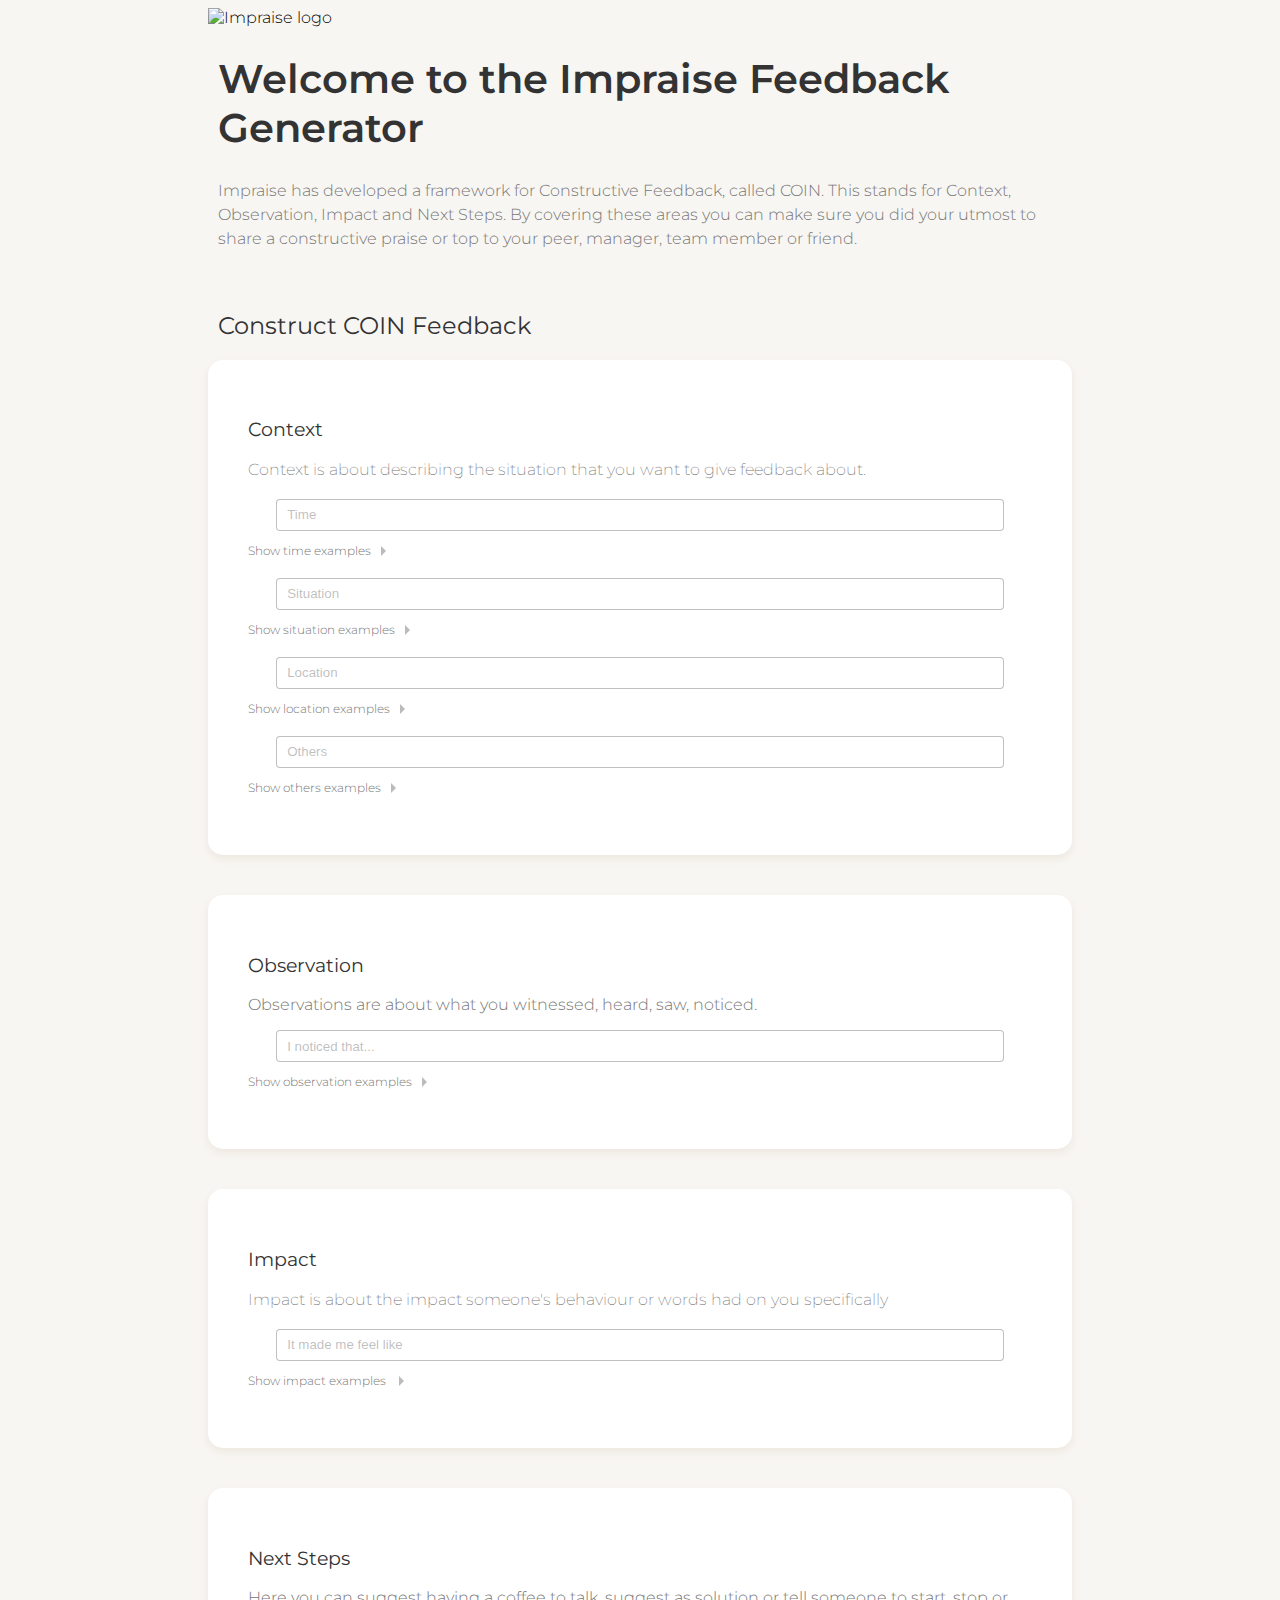
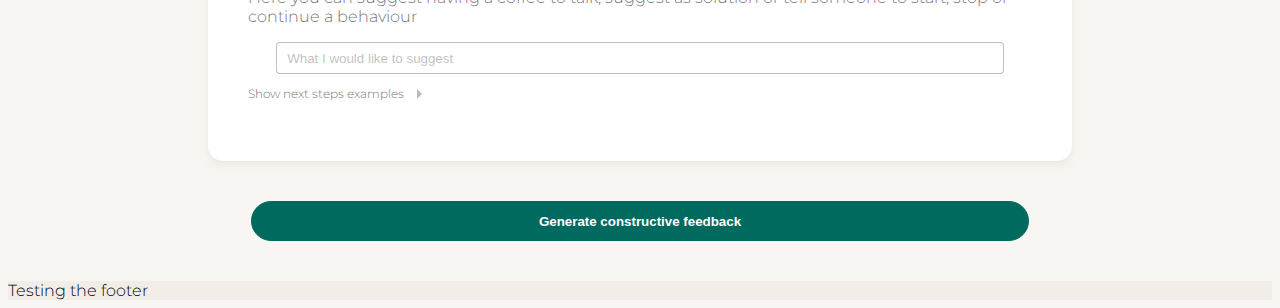
==== commit 1b4fd1df: "added actionable feedback measure" ====
--- a/index.html
+++ b/index.html
@@ -80,6 +80,7 @@
     <p id="final-score"></p>
     <p id="counting-good-words"></p>
     <p id="counting-bad-words"></p>
+    <p id="counting-actionable-words"></p>
 </div>
 <input class="email-input" type="text" id="email-input" placeholder="Your email address"> </input> 
 <button class="button-reverse"> 
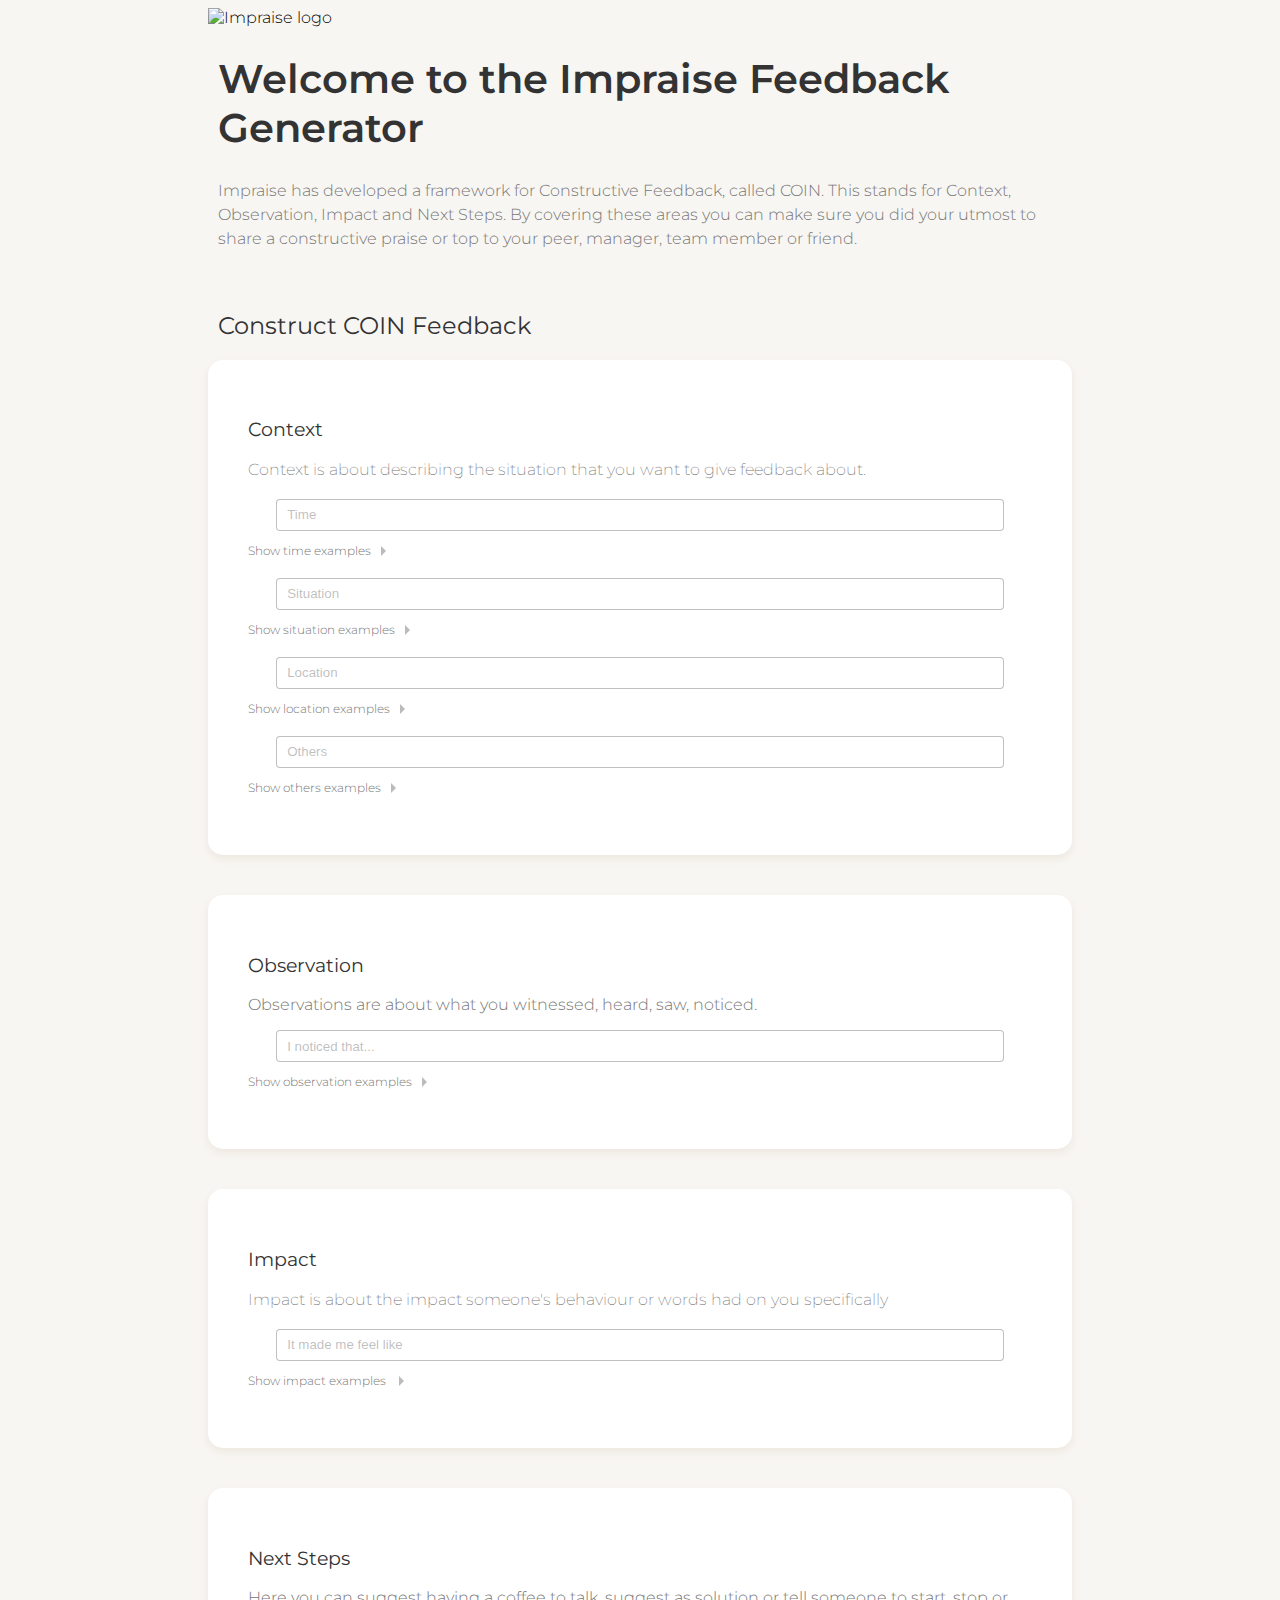
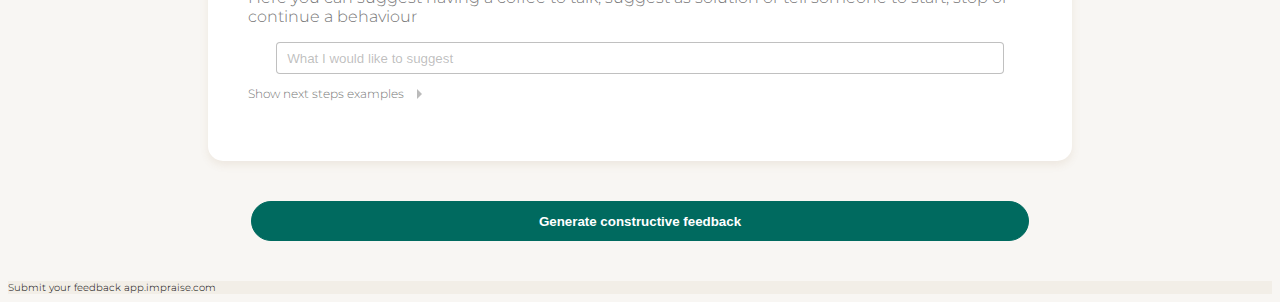
==== commit 8d10aca3: "Feedback generator mvp complete" ====
--- a/index.html
+++ b/index.html
@@ -31,7 +31,7 @@
     <input class="inputfields" type="text" id='situation' placeholder ='Situation'>
     <p class="examples-btn" id="situation-examples-btn">Show situation examples<span class="caret right"></span></p>
  <div id="situation-examples-section" class="hide">
-     <p class="short-description">While we we're in the stand-up, During our team discussion, While I was presenting</p>
+     <p class="short-description">While we were in the stand-up, During our team discussion, While I was presenting</p>
  </div>
     <input class="inputfields" type="text" id="location" placeholder="Location">
     <p class="examples-btn" id="location-examples-btn">Show location examples<span class="caret right"></span></p>
@@ -73,25 +73,31 @@
     </div>
     <button id="build-button">Generate constructive feedback</button>
     <div class="your-constructive-feedback hide" id="your-final-feedback">
-        <h3>Your constructive feedback:</h3>
+        <h3 class="align-your-constructive-feedback"> Your constructive feedback:</h3>
     <textarea id="updated-text-area" name="updateTextArea" rows="4" cols="50">
         </textarea>     
     <div class="keeping-scores">
-    <p id="final-score"></p>
-    <p id="counting-good-words"></p>
-    <p id="counting-bad-words"></p>
-    <p id="counting-actionable-words"></p>
+    <p id="final-score" class="align-your-constructive-feedback"></p>
+    <p id="counting-good-words" class="align-your-constructive-feedback"></p>
+    <p id="counting-bad-words" class="align-your-constructive-feedback"></p>
+    <p id="counting-actionable-words" class="align-your-constructive-feedback"></p>
 </div>
+<div class="submit-area">
+<div>
 <input class="email-input" type="text" id="email-input" placeholder="Your email address"> </input> 
+</div>
+<div>
 <button class="button-reverse"> 
 <a href = "mailto: abc@example.com" id="email-address">Email your feedback</a>
 </button>  
 </div>
+</div>
+</div>
 </section>
 <footer>
-    Testing the footer
+    Submit your feedback app.impraise.com
 </footer>    
     <script src="./javascript/index.js"></script>
     <script src="./javascript/feedback.js"></script>
 </body>
-</html>+</html>
--- a/style/style.css
+++ b/style/style.css
@@ -106,7 +106,7 @@
     border-radius: 20px;
     border: 1px solid #006a5f;
     width: 90%;
-    margin: 10px 10px 10px 18px;
+    margin: 0px 0px 0px 0px;
     height: 40px;
     font-weight: 600;
     transition-duration: 0.1s;
@@ -139,9 +139,9 @@
     box-shadow: rgba(143, 111, 63, 0.1) 0px 4px 8px
 }
 .email-input {
-    text-align: center;
+    text-align: left;
     display: block;
-    margin: 0 auto;
+    margin: 0 60px 0px 20px;
     background-color: transparent;
     border-bottom: 1px solid #777;
     font-size: 1rem;
@@ -164,6 +164,7 @@
 }
 footer {
     background-color: #f2eee7;
+    font-size: 10px;
 }
 @media (min-width: 768px) {
     .desktop-wrapper {
@@ -175,8 +176,15 @@
     .feedback-constructor {
         padding: 20px 40px 40px 40px;
     }
+    .align-your-constructive-feedback {
+        padding-left: 20px;
+    }
+    .submit-area {
+        display: flex;
+        justify-content: space-between;
+    }
     button {
         margin: 0 auto;
         display: block;
     }
-    }+    }
